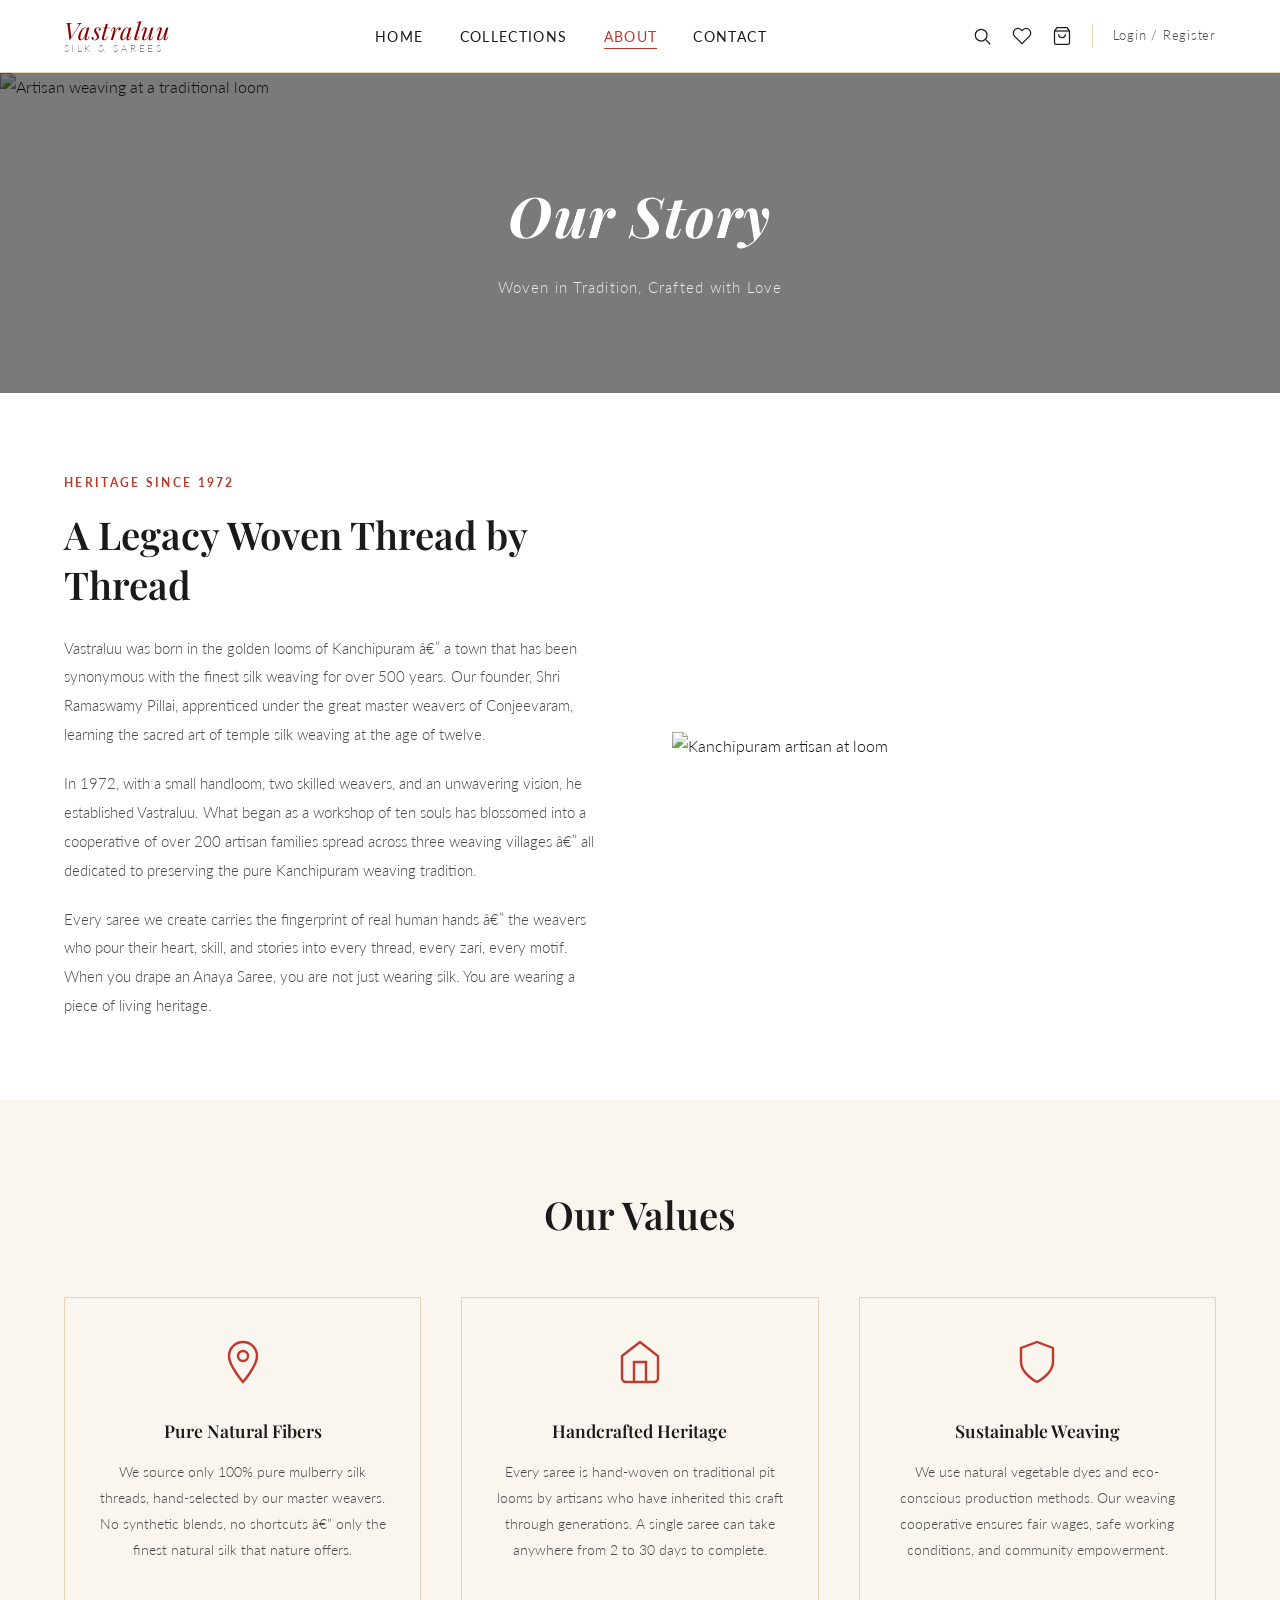
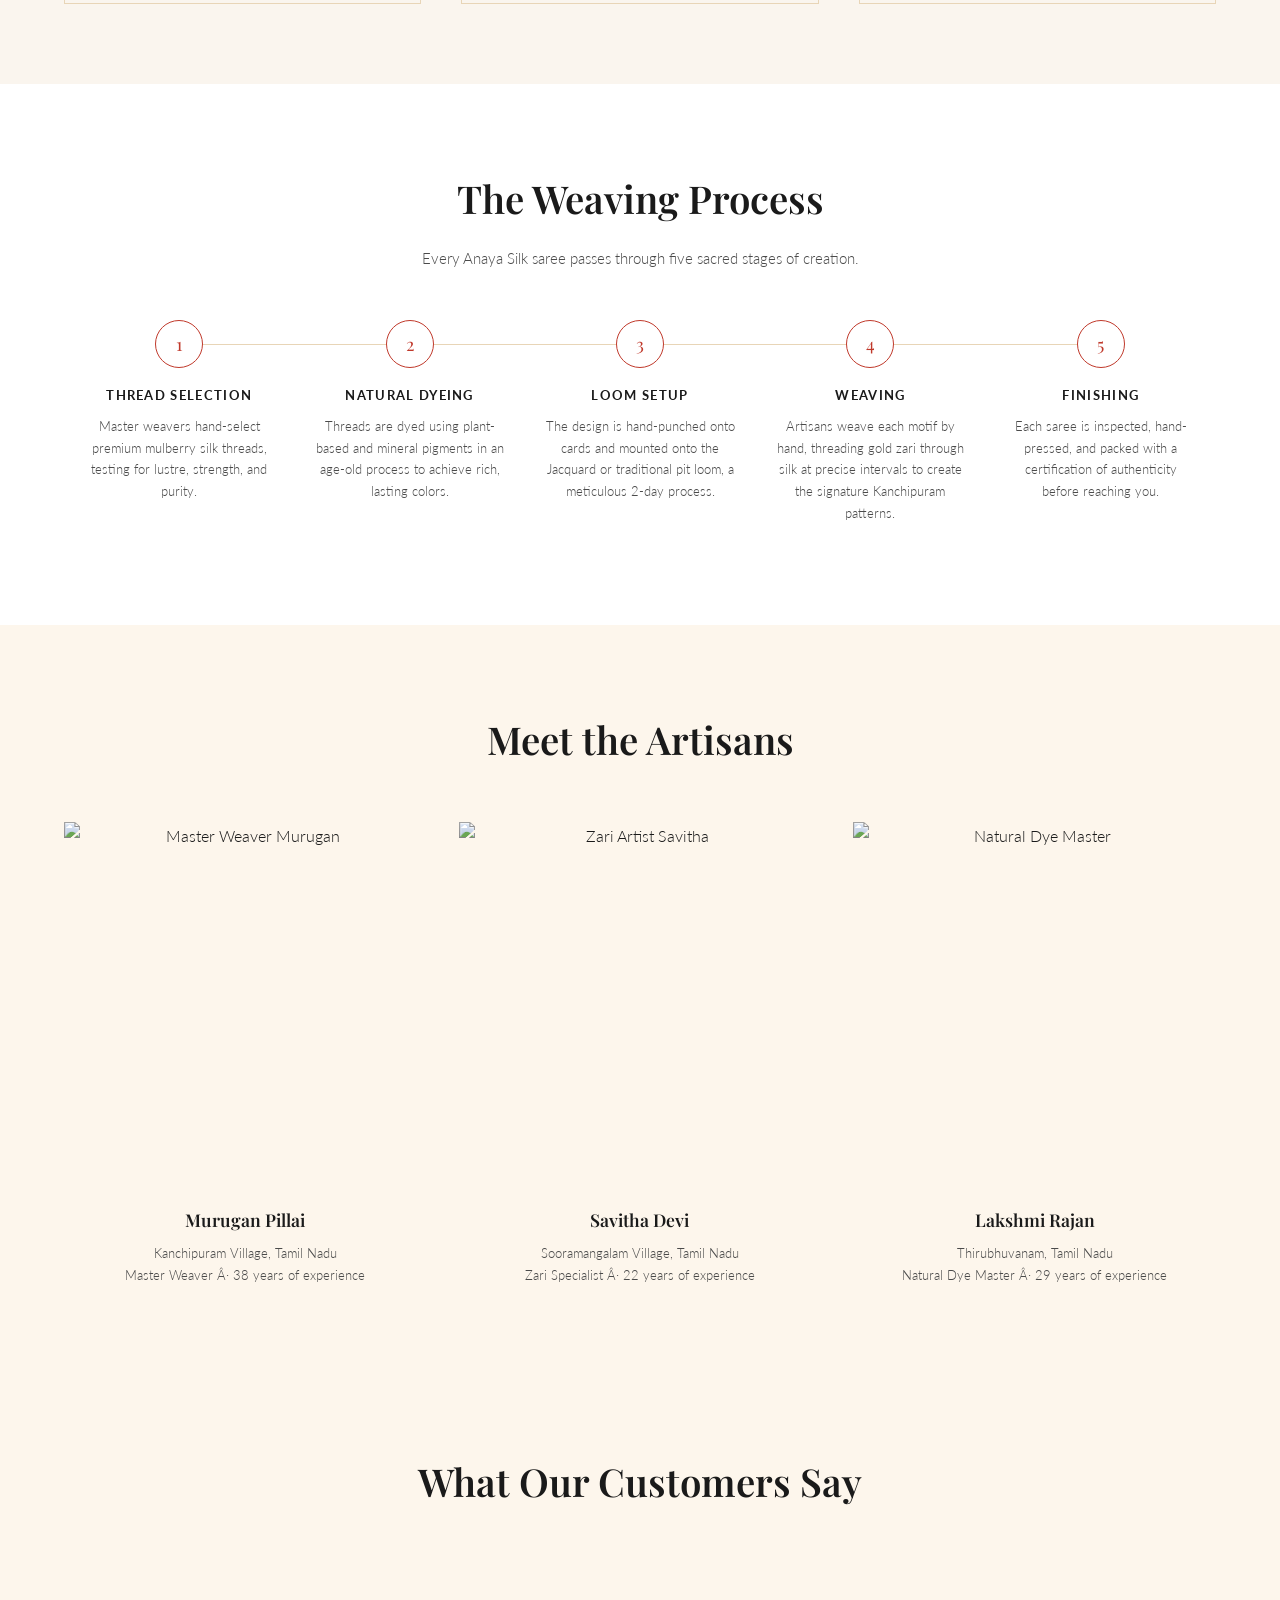
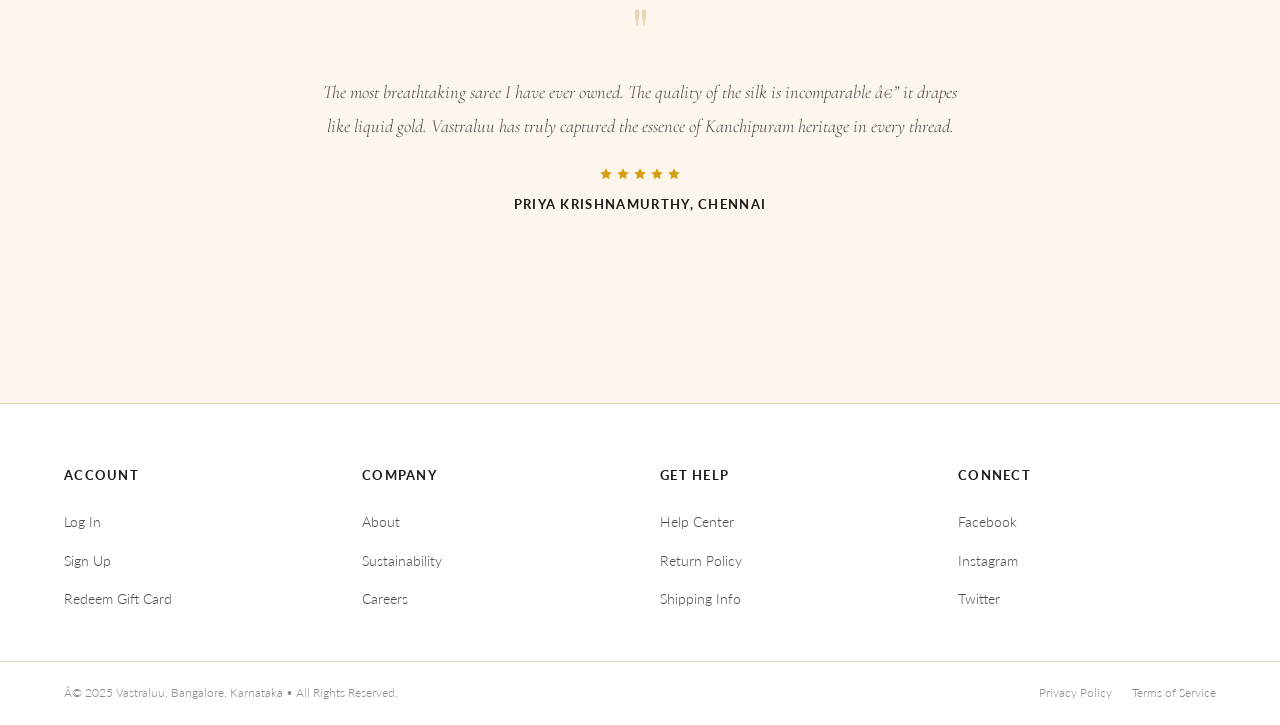
==== about.html @ 790814c2 "integration done in 24 hrs with frontend storefront api integration" ====
﻿<!DOCTYPE html>
<html lang="en">

<head>
    <meta charset="UTF-8">
    <meta name="viewport" content="width=device-width, initial-scale=1.0">
    <meta name="description"
        content="Our Story â€” Vastraluu. Discover the heritage of Kanchipuram silk weaving, our artisans, sustainable practices, and commitment to authenticity.">
    <title>Our Story | Vastraluu â€” Kanchipuram Heritage</title>
    <link rel="stylesheet" href="styles.css">
    <link rel="stylesheet" href="pages.css">
</head>

<body>

    <nav class="navbar" id="navbar">
        <div class="navbar-inner">
            <a href="index.html" class="nav-logo"><span class="brand-name">Vastraluu</span><span
                    class="brand-sub">Silk & Sarees</span></a>
            <ul class="nav-links">
                <li><a href="index.html">Home</a></li>
                <li><a href="shop.html">Collections</a></li>
                <li><a href="about.html" class="active">About</a></li>
                <li><a href="contact.html">Contact</a></li>
            </ul>
            <div class="nav-actions">
                <div class="nav-icon"><svg viewBox="0 0 24 24">
                        <circle cx="11" cy="11" r="7" />
                        <line x1="16.5" y1="16.5" x2="22" y2="22" />
                    </svg></div>
                <a href="#" class="nav-icon"><svg viewBox="0 0 24 24">
                        <path
                            d="M20.84 4.61a5.5 5.5 0 0 0-7.78 0L12 5.67l-1.06-1.06a5.5 5.5 0 0 0-7.78 7.78L12 21.23l8.84-8.84a5.5 5.5 0 0 0 0-7.78z" />
                    </svg></a>
                <a href="cart.html" class="nav-icon"><svg viewBox="0 0 24 24">
                        <path d="M6 2L3 6v14a2 2 0 0 0 2 2h14a2 2 0 0 0 2-2V6l-3-4z" />
                        <line x1="3" y1="6" x2="21" y2="6" />
                        <path d="M16 10a4 4 0 0 1-8 0" />
                    </svg><span class="badge cart-badge" style="display:none;">0</span></a>
                <a href="#" class="nav-login">Login / Register</a>
            </div>
            <div class="hamburger"><span></span><span></span><span></span></div>
        </div>
    </nav>
    <div class="mobile-overlay"></div>
    <nav class="mobile-nav">
        <span class="mobile-nav-close">âœ•</span>
        <a href="index.html">Home</a><a href="shop.html">Collections</a><a href="about.html">About</a><a
            href="contact.html">Contact</a><a href="cart.html">Shopping Bag</a>
    </nav>

    <!-- HERO -->
    <div class="page-hero">
        <img src="https://images.unsplash.com/photo-1558618666-fcd25c85cd64?w=1600&q=80&auto=format&fit=crop"
            alt="Artisan weaving at a traditional loom">
        <div class="page-hero-overlay"></div>
        <div class="page-hero-content">
            <h1>Our Story</h1>
            <p>Woven in Tradition, Crafted with Love</p>
        </div>
    </div>

    <!-- HERITAGE STORY -->
    <section style="background:#fff;">
        <div class="container">
            <div style="display:grid; grid-template-columns:1fr 1fr; gap:64px; align-items:center;" class="reveal">
                <div>
                    <p
                        style="font-family:var(--font-body); font-size:0.72rem; font-weight:700; letter-spacing:0.2em; text-transform:uppercase; color:var(--primary-red); margin-bottom:16px;">
                        Heritage Since 1972</p>
                    <h2
                        style="font-family:var(--font-display); font-weight:600; font-size:clamp(1.6rem,3vw,2.4rem); line-height:1.3; color:var(--dark-text); margin-bottom:24px;">
                        A Legacy Woven Thread by Thread</h2>
                    <p
                        style="font-family:var(--font-body); font-weight:300; font-size:0.95rem; color:var(--medium-text); line-height:1.9; margin-bottom:20px;">
                        Vastraluu was born in the golden looms of Kanchipuram â€” a town that has been synonymous with
                        the finest silk weaving for over 500 years. Our founder, Shri Ramaswamy Pillai, apprenticed
                        under the great master weavers of Conjeevaram, learning the sacred art of temple silk weaving at
                        the age of twelve.
                    </p>
                    <p
                        style="font-family:var(--font-body); font-weight:300; font-size:0.95rem; color:var(--medium-text); line-height:1.9; margin-bottom:20px;">
                        In 1972, with a small handloom, two skilled weavers, and an unwavering vision, he established
                        Vastraluu. What began as a workshop of ten souls has blossomed into a cooperative of over 200
                        artisan families spread across three weaving villages â€” all dedicated to preserving the pure
                        Kanchipuram weaving tradition.
                    </p>
                    <p
                        style="font-family:var(--font-body); font-weight:300; font-size:0.95rem; color:var(--medium-text); line-height:1.9;">
                        Every saree we create carries the fingerprint of real human hands â€” the weavers who pour their
                        heart, skill, and stories into every thread, every zari, every motif. When you drape an Anaya
                        Saree, you are not just wearing silk. You are wearing a piece of living heritage.
                    </p>
                </div>
                <div>
                    <img src="https://images.unsplash.com/photo-1558618666-fcd25c85cd64?w=700&q=80&auto=format&fit=crop"
                        alt="Kanchipuram artisan at loom" style="width:100%; filter:sepia(20%) contrast(1.05);">
                </div>
            </div>
        </div>
    </section>

    <!-- OUR VALUES -->
    <section style="background:var(--off-white);">
        <div class="container">
            <h2 class="section-heading reveal">Our Values</h2>
            <div class="values-grid">
                <div class="value-card reveal">
                    <svg class="value-icon" viewBox="0 0 24 24">
                        <path d="M12 2a7 7 0 0 1 7 7c0 5-7 13-7 13S5 14 5 9a7 7 0 0 1 7-7z" />
                        <circle cx="12" cy="9" r="2.5" />
                    </svg>
                    <div class="value-title">Pure Natural Fibers</div>
                    <p class="value-text">We source only 100% pure mulberry silk threads, hand-selected by our master
                        weavers. No synthetic blends, no shortcuts â€” only the finest natural silk that nature offers.
                    </p>
                </div>
                <div class="value-card reveal" style="transition-delay:0.1s;">
                    <svg class="value-icon" viewBox="0 0 24 24">
                        <path d="M3 9l9-7 9 7v11a2 2 0 0 1-2 2H5a2 2 0 0 1-2-2z" />
                        <polyline points="9 22 9 12 15 12 15 22" />
                    </svg>
                    <div class="value-title">Handcrafted Heritage</div>
                    <p class="value-text">Every saree is hand-woven on traditional pit looms by artisans who have
                        inherited this craft through generations. A single saree can take anywhere from 2 to 30 days to
                        complete.</p>
                </div>
                <div class="value-card reveal" style="transition-delay:0.2s;">
                    <svg class="value-icon" viewBox="0 0 24 24">
                        <path d="M12 22s8-4 8-10V5l-8-3-8 3v7c0 6 8 10 8 10z" />
                    </svg>
                    <div class="value-title">Sustainable Weaving</div>
                    <p class="value-text">We use natural vegetable dyes and eco-conscious production methods. Our
                        weaving cooperative ensures fair wages, safe working conditions, and community empowerment.</p>
                </div>
            </div>
        </div>
    </section>

    <!-- THE WEAVING PROCESS -->
    <section style="background:#fff;">
        <div class="container">
            <h2 class="section-heading reveal">The Weaving Process</h2>
            <p class="section-sub reveal">Every Anaya Silk saree passes through five sacred stages of creation.</p>
            <div class="process-steps reveal">
                <div class="process-step">
                    <div class="step-num">1</div>
                    <div class="step-title">Thread Selection</div>
                    <p class="step-text">Master weavers hand-select premium mulberry silk threads, testing for lustre,
                        strength, and purity.</p>
                </div>
                <div class="process-step">
                    <div class="step-num">2</div>
                    <div class="step-title">Natural Dyeing</div>
                    <p class="step-text">Threads are dyed using plant-based and mineral pigments in an age-old process
                        to achieve rich, lasting colors.</p>
                </div>
                <div class="process-step">
                    <div class="step-num">3</div>
                    <div class="step-title">Loom Setup</div>
                    <p class="step-text">The design is hand-punched onto cards and mounted onto the Jacquard or
                        traditional pit loom, a meticulous 2-day process.</p>
                </div>
                <div class="process-step">
                    <div class="step-num">4</div>
                    <div class="step-title">Weaving</div>
                    <p class="step-text">Artisans weave each motif by hand, threading gold zari through silk at precise
                        intervals to create the signature Kanchipuram patterns.</p>
                </div>
                <div class="process-step">
                    <div class="step-num">5</div>
                    <div class="step-title">Finishing</div>
                    <p class="step-text">Each saree is inspected, hand-pressed, and packed with a certification of
                        authenticity before reaching you.</p>
                </div>
            </div>
        </div>
    </section>

    <!-- MEET THE ARTISANS -->
    <section style="background:var(--cream);">
        <div class="container">
            <h2 class="section-heading reveal">Meet the Artisans</h2>
            <div class="artisan-grid">
                <div class="artisan-card reveal">
                    <img class="artisan-img" src="https://placehold.co/400x400/c9a84c/ffffff?text=Master+Weaver"
                        alt="Master Weaver Murugan">
                    <div class="artisan-name">Murugan Pillai</div>
                    <div class="artisan-details">Kanchipuram Village, Tamil Nadu<br>Master Weaver Â· 38 years of
                        experience</div>
                </div>
                <div class="artisan-card reveal" style="transition-delay:0.1s;">
                    <img class="artisan-img" src="https://placehold.co/400x400/c0392b/ffffff?text=Zari+Artist"
                        alt="Zari Artist Savitha">
                    <div class="artisan-name">Savitha Devi</div>
                    <div class="artisan-details">Sooramangalam Village, Tamil Nadu<br>Zari Specialist Â· 22 years of
                        experience</div>
                </div>
                <div class="artisan-card reveal" style="transition-delay:0.2s;">
                    <img class="artisan-img" src="https://placehold.co/400x400/234b7a/ffffff?text=Dye+Master"
                        alt="Natural Dye Master">
                    <div class="artisan-name">Lakshmi Rajan</div>
                    <div class="artisan-details">Thirubhuvanam, Tamil Nadu<br>Natural Dye Master Â· 29 years of
                        experience</div>
                </div>
            </div>
        </div>
    </section>

    <!-- TESTIMONIALS -->
    <section class="testimonials-section">
        <div class="container">
            <h2 class="section-heading reveal">What Our Customers Say</h2>
            <div class="testimonial-carousel">
                <div class="testimonial-track" id="testimonial-track">
                    <div class="testimonial-card">
                        <div class="testimonial-quote">"</div>
                        <p class="testimonial-text">The most breathtaking saree I have ever owned. The quality of the
                            silk is incomparable â€” it drapes like liquid gold. Vastraluu has truly captured the
                            essence of Kanchipuram heritage in every thread.</p>
                        <div class="stars" style="justify-content:center; margin-bottom:12px;">
                            <svg viewBox="0 0 24 24">
                                <polygon
                                    points="12,2 15.09,8.26 22,9.27 17,14.14 18.18,21.02 12,17.77 5.82,21.02 7,14.14 2,9.27 8.91,8.26" />
                            </svg>
                            <svg viewBox="0 0 24 24">
                                <polygon
                                    points="12,2 15.09,8.26 22,9.27 17,14.14 18.18,21.02 12,17.77 5.82,21.02 7,14.14 2,9.27 8.91,8.26" />
                            </svg>
                            <svg viewBox="0 0 24 24">
                                <polygon
                                    points="12,2 15.09,8.26 22,9.27 17,14.14 18.18,21.02 12,17.77 5.82,21.02 7,14.14 2,9.27 8.91,8.26" />
                            </svg>
                            <svg viewBox="0 0 24 24">
                                <polygon
                                    points="12,2 15.09,8.26 22,9.27 17,14.14 18.18,21.02 12,17.77 5.82,21.02 7,14.14 2,9.27 8.91,8.26" />
                            </svg>
                            <svg viewBox="0 0 24 24">
                                <polygon
                                    points="12,2 15.09,8.26 22,9.27 17,14.14 18.18,21.02 12,17.77 5.82,21.02 7,14.14 2,9.27 8.91,8.26" />
                            </svg>
                        </div>
                        <div class="testimonial-author">Priya Krishnamurthy, Chennai</div>
                    </div>
                    <div class="testimonial-card">
                        <div class="testimonial-quote">"</div>
                        <p class="testimonial-text">I wore my Vastraluu saree for my daughter's wedding and received
                            compliments throughout the evening. The zari work is extraordinary â€” you can feel the love
                            and skill woven into every inch.</p>
                        <div class="stars" style="justify-content:center; margin-bottom:12px;">
                            <svg viewBox="0 0 24 24">
                                <polygon
                                    points="12,2 15.09,8.26 22,9.27 17,14.14 18.18,21.02 12,17.77 5.82,21.02 7,14.14 2,9.27 8.91,8.26" />
                            </svg>
                            <svg viewBox="0 0 24 24">
                                <polygon
                                    points="12,2 15.09,8.26 22,9.27 17,14.14 18.18,21.02 12,17.77 5.82,21.02 7,14.14 2,9.27 8.91,8.26" />
                            </svg>
                            <svg viewBox="0 0 24 24">
                                <polygon
                                    points="12,2 15.09,8.26 22,9.27 17,14.14 18.18,21.02 12,17.77 5.82,21.02 7,14.14 2,9.27 8.91,8.26" />
                            </svg>
                            <svg viewBox="0 0 24 24">
                                <polygon
                                    points="12,2 15.09,8.26 22,9.27 17,14.14 18.18,21.02 12,17.77 5.82,21.02 7,14.14 2,9.27 8.91,8.26" />
                            </svg>
                            <svg viewBox="0 0 24 24">
                                <polygon
                                    points="12,2 15.09,8.26 22,9.27 17,14.14 18.18,21.02 12,17.77 5.82,21.02 7,14.14 2,9.27 8.91,8.26" />
                            </svg>
                        </div>
                        <div class="testimonial-author">Meenakshi Sundaram, Bengaluru</div>
                    </div>
                    <div class="testimonial-card">
                        <div class="testimonial-quote">"</div>
                        <p class="testimonial-text">As someone who has been collecting Kanchipuram silk sarees for
                            decades, I can say with confidence that Vastraluu offers some of the finest and most
                            authentic pieces I have found â€” anywhere in the world.</p>
                        <div class="stars" style="justify-content:center; margin-bottom:12px;">
                            <svg viewBox="0 0 24 24">
                                <polygon
                                    points="12,2 15.09,8.26 22,9.27 17,14.14 18.18,21.02 12,17.77 5.82,21.02 7,14.14 2,9.27 8.91,8.26" />
                            </svg>
                            <svg viewBox="0 0 24 24">
                                <polygon
                                    points="12,2 15.09,8.26 22,9.27 17,14.14 18.18,21.02 12,17.77 5.82,21.02 7,14.14 2,9.27 8.91,8.26" />
                            </svg>
                            <svg viewBox="0 0 24 24">
                                <polygon
                                    points="12,2 15.09,8.26 22,9.27 17,14.14 18.18,21.02 12,17.77 5.82,21.02 7,14.14 2,9.27 8.91,8.26" />
                            </svg>
                            <svg viewBox="0 0 24 24">
                                <polygon
                                    points="12,2 15.09,8.26 22,9.27 17,14.14 18.18,21.02 12,17.77 5.82,21.02 7,14.14 2,9.27 8.91,8.26" />
                            </svg>
                            <svg viewBox="0 0 24 24">
                                <polygon
                                    points="12,2 15.09,8.26 22,9.27 17,14.14 18.18,21.02 12,17.77 5.82,21.02 7,14.14 2,9.27 8.91,8.26" />
                            </svg>
                        </div>
                        <div class="testimonial-author">Radhika Nair, Mumbai</div>
                    </div>
                </div>
                <div class="testimonial-controls">
                    <div class="carousel-dot active" onclick="goTestimonial(0)"></div>
                    <div class="carousel-dot" onclick="goTestimonial(1)"></div>
                    <div class="carousel-dot" onclick="goTestimonial(2)"></div>
                </div>
            </div>
        </div>
    </section>

    <footer class="footer">
        <div class="footer-grid">
            <div class="footer-col">
                <h4>Account</h4>
                <ul>
                    <li><a href="#">Log In</a></li>
                    <li><a href="#">Sign Up</a></li>
                    <li><a href="#">Redeem Gift Card</a></li>
                </ul>
            </div>
            <div class="footer-col">
                <h4>Company</h4>
                <ul>
                    <li><a href="about.html">About</a></li>
                    <li><a href="#">Sustainability</a></li>
                    <li><a href="#">Careers</a></li>
                </ul>
            </div>
            <div class="footer-col">
                <h4>Get Help</h4>
                <ul>
                    <li><a href="#">Help Center</a></li>
                    <li><a href="#">Return Policy</a></li>
                    <li><a href="#">Shipping Info</a></li>
                </ul>
            </div>
            <div class="footer-col">
                <h4>Connect</h4>
                <ul>
                    <li><a href="#">Facebook</a></li>
                    <li><a href="#">Instagram</a></li>
                    <li><a href="#">Twitter</a></li>
                </ul>
            </div>
        </div>
        <div class="footer-bottom">
            <p>Â© 2025 Vastraluu. Bangalore, Karnataka &bull; All Rights Reserved.</p>
            <div class="footer-bottom-links"><a href="#">Privacy Policy</a><a href="#">Terms of Service</a></div>
        </div>
    </footer>

    <script src="main.js"></script>
<script src="shopify.js"></script>
    <script>
        let testimonialIndex = 0;
        const track = document.getElementById('testimonial-track');
        const dots = document.querySelectorAll('.testimonial-controls .carousel-dot');
        function goTestimonial(index) {
            testimonialIndex = index;
            track.style.transform = `translateX(-${index * 100}%)`;
            dots.forEach((d, i) => d.classList.toggle('active', i === index));
        }
        // Auto-rotate
        setInterval(() => goTestimonial((testimonialIndex + 1) % 3), 5000);

        // About heritage section responsiveness
        const twoColDiv = document.querySelector('.container [style*="grid-template-columns:1fr 1fr"]');
        if (twoColDiv && window.innerWidth <= 768) {
            twoColDiv.style.gridTemplateColumns = '1fr';
        }
    </script>
</body>

</html>
---- styles.css ----
﻿/* ============================================================
   ANAYA SILKS — GLOBAL STYLES
   ============================================================ */

@import url('https://fonts.googleapis.com/css2?family=Playfair+Display:ital,wght@0,400;0,600;0,700;1,400;1,600&family=Cormorant+Garamond:ital,wght@0,300;0,400;0,500;1,300;1,400&family=Lato:wght@300;400;700&display=swap');

/* ============================================================
   CSS VARIABLES
   ============================================================ */
:root {
  --primary-red: #C0392B;
  --deep-crimson: #8B0000;
  --gold: #D4A017;
  --warm-gold: #C9A84C;
  --cream: #FDF6EC;
  --off-white: #FAF5EE;
  --warm-beige: #F5E6CC;
  --dark-text: #1A1A1A;
  --medium-text: #4A4A4A;
  --light-text: #888888;
  --border-light: #E8D5B7;
  --section-bg: #FAFAFA;
  --overlay-dark: rgba(0,0,0,0.45);

  --font-display: 'Playfair Display', serif;
  --font-body-serif: 'Cormorant Garamond', serif;
  --font-body: 'Lato', sans-serif;

  --section-padding: 80px 0;
  --container-max: 1280px;
  --container-padding: 0 5%;
  --card-radius: 2px;
  --button-radius: 2px;
  --image-radius: 0px;
  --transition: 0.3s ease;
}

/* ============================================================
   RESET & BASE
   ============================================================ */
*, *::before, *::after {
  box-sizing: border-box;
  margin: 0;
  padding: 0;
}

html { scroll-behavior: smooth; }

body {
  font-family: var(--font-body);
  font-weight: 300;
  color: var(--dark-text);
  background: #fff;
  line-height: 1.8;
  -webkit-font-smoothing: antialiased;
}

img {
  display: block;
  max-width: 100%;
  height: auto;
  border-radius: var(--image-radius);
}

a {
  color: inherit;
  text-decoration: none;
  transition: color var(--transition);
}

ul { list-style: none; }

.container {
  max-width: var(--container-max);
  margin: 0 auto;
  padding: var(--container-padding);
}

section { padding: var(--section-padding); }

/* ============================================================
   ANIMATIONS
   ============================================================ */
@keyframes slideUp {
  from { opacity: 0; transform: translateY(30px); }
  to { opacity: 1; transform: translateY(0); }
}

@keyframes fadeIn {
  from { opacity: 0; }
  to { opacity: 1; }
}

@keyframes pulse {
  0%, 100% { transform: scale(1); }
  50% { transform: scale(1.05); }
}

/* Scroll reveal */
.reveal {
  opacity: 0;
  transform: translateY(24px);
  transition: opacity 0.7s ease, transform 0.7s ease;
}
.reveal.visible {
  opacity: 1;
  transform: translateY(0);
}

/* ============================================================
   NAVBAR
   ============================================================ */
.navbar {
  position: sticky;
  top: 0;
  z-index: 1000;
  background: #fff;
  border-bottom: 1px solid var(--border-light);
  transition: box-shadow var(--transition);
}

.navbar.scrolled {
  box-shadow: 0 2px 20px rgba(0,0,0,0.08);
}

.navbar-inner {
  max-width: var(--container-max);
  margin: 0 auto;
  padding: 0 5%;
  height: 72px;
  display: flex;
  align-items: center;
  justify-content: space-between;
  gap: 24px;
}

.nav-logo {
  display: flex;
  flex-direction: column;
  align-items: flex-start;
  line-height: 1;
  flex-shrink: 0;
}

.nav-logo .brand-name {
  font-family: var(--font-display);
  font-style: italic;
  font-size: 1.5rem;
  color: var(--deep-crimson);
  letter-spacing: 0.02em;
}

.nav-logo .brand-sub {
  font-family: var(--font-body);
  font-weight: 300;
  font-size: 0.62rem;
  letter-spacing: 0.25em;
  text-transform: uppercase;
  color: var(--light-text);
  margin-top: 2px;
}

.nav-links {
  display: flex;
  gap: 36px;
  align-items: center;
}

.nav-links a {
  font-family: var(--font-body);
  font-size: 0.85rem;
  font-weight: 400;
  letter-spacing: 0.1em;
  text-transform: uppercase;
  color: var(--dark-text);
  position: relative;
  padding-bottom: 2px;
}

.nav-links a::after {
  content: '';
  position: absolute;
  bottom: -2px;
  left: 0;
  width: 0;
  height: 1px;
  background: var(--primary-red);
  transition: width var(--transition);
}

.nav-links a:hover,
.nav-links a.active {
  color: var(--primary-red);
}

.nav-links a:hover::after,
.nav-links a.active::after {
  width: 100%;
}

.nav-actions {
  display: flex;
  align-items: center;
  gap: 20px;
  flex-shrink: 0;
}

.nav-icon {
  position: relative;
  cursor: pointer;
  color: var(--dark-text);
  display: flex;
  align-items: center;
  transition: color var(--transition);
}

.nav-icon:hover { color: var(--primary-red); }

.nav-icon svg {
  width: 20px;
  height: 20px;
  stroke: currentColor;
  fill: none;
  stroke-width: 1.5;
}

.badge {
  position: absolute;
  top: -6px;
  right: -6px;
  background: var(--primary-red);
  color: #fff;
  font-size: 0.6rem;
  font-weight: 700;
  width: 16px;
  height: 16px;
  border-radius: 50%;
  display: flex;
  align-items: center;
  justify-content: center;
  font-family: var(--font-body);
}

.nav-login {
  font-family: var(--font-body);
  font-size: 0.8rem;
  letter-spacing: 0.06em;
  color: var(--medium-text);
  border-left: 1px solid var(--border-light);
  padding-left: 20px;
}

.nav-login:hover { color: var(--primary-red); }

.hamburger {
  display: none;
  flex-direction: column;
  gap: 5px;
  cursor: pointer;
  padding: 4px;
}

.hamburger span {
  display: block;
  width: 24px;
  height: 1.5px;
  background: var(--dark-text);
  transition: all 0.3s ease;
}

/* Mobile nav */
.mobile-nav {
  position: fixed;
  top: 0;
  right: -100%;
  width: 100%;
  max-width: 360px;
  height: 100vh;
  background: #fff;
  z-index: 2000;
  padding: 80px 40px 40px;
  display: flex;
  flex-direction: column;
  gap: 32px;
  transition: right 0.4s cubic-bezier(0.4, 0, 0.2, 1);
  box-shadow: -4px 0 40px rgba(0,0,0,0.12);
}

.mobile-nav.open { right: 0; }

.mobile-nav-close {
  position: absolute;
  top: 24px;
  right: 24px;
  cursor: pointer;
  font-size: 1.4rem;
  color: var(--medium-text);
}

.mobile-nav a {
  font-family: var(--font-display);
  font-size: 1.4rem;
  color: var(--dark-text);
  border-bottom: 1px solid var(--border-light);
  padding-bottom: 16px;
}

.mobile-nav a:hover { color: var(--primary-red); }

.mobile-overlay {
  position: fixed;
  inset: 0;
  background: rgba(0,0,0,0.4);
  z-index: 1999;
  opacity: 0;
  pointer-events: none;
  transition: opacity 0.3s ease;
}

.mobile-overlay.open {
  opacity: 1;
  pointer-events: all;
}

/* ============================================================
   FOOTER
   ============================================================ */
.footer {
  background: #fff;
  border-top: 1px solid var(--border-light);
  padding: 60px 0 0;
}

.footer-grid {
  max-width: var(--container-max);
  margin: 0 auto;
  padding: var(--container-padding);
  display: grid;
  grid-template-columns: repeat(4, 1fr);
  gap: 40px;
  padding-bottom: 48px;
}

.footer-col h4 {
  font-family: var(--font-body);
  font-weight: 700;
  font-size: 0.8rem;
  text-transform: uppercase;
  letter-spacing: 0.1em;
  color: var(--dark-text);
  margin-bottom: 20px;
}

.footer-col ul { display: flex; flex-direction: column; gap: 10px; }

.footer-col ul li a {
  font-family: var(--font-body);
  font-weight: 300;
  font-size: 0.85rem;
  color: var(--medium-text);
}

.footer-col ul li a:hover { color: var(--primary-red); }

.footer-bottom {
  border-top: 1px solid var(--border-light);
  padding: 20px 5%;
  display: flex;
  justify-content: space-between;
  align-items: center;
  flex-wrap: wrap;
  gap: 12px;
  max-width: 100%;
}

.footer-bottom p {
  font-size: 0.78rem;
  color: var(--light-text);
  font-family: var(--font-body);
}

.footer-bottom-links {
  display: flex;
  gap: 20px;
}

.footer-bottom-links a {
  font-size: 0.78rem;
  color: var(--light-text);
  font-family: var(--font-body);
}

.footer-bottom-links a:hover { color: var(--primary-red); }

/* ============================================================
   BUTTONS
   ============================================================ */
.btn-primary {
  display: inline-block;
  background: var(--primary-red);
  color: #fff;
  font-family: var(--font-body);
  font-size: 0.85rem;
  font-weight: 400;
  letter-spacing: 0.12em;
  text-transform: uppercase;
  padding: 14px 32px;
  border-radius: var(--button-radius);
  border: none;
  cursor: pointer;
  transition: background var(--transition);
}

.btn-primary:hover { background: var(--deep-crimson); color: #fff; }

.btn-outline {
  display: inline-block;
  background: transparent;
  color: var(--dark-text);
  font-family: var(--font-body);
  font-size: 0.85rem;
  font-weight: 400;
  letter-spacing: 0.1em;
  text-transform: uppercase;
  padding: 12px 28px;
  border-radius: var(--button-radius);
  border: 1.5px solid var(--dark-text);
  cursor: pointer;
  transition: background var(--transition), color var(--transition);
}

.btn-outline:hover { background: var(--dark-text); color: #fff; }

/* ============================================================
   PRODUCT CARD
   ============================================================ */
.product-card {
  position: relative;
  cursor: pointer;
  overflow: hidden;
}

.product-card-img {
  position: relative;
  overflow: hidden;
  aspect-ratio: 3/4;
}

.product-card-img img {
  width: 100%;
  height: 100%;
  object-fit: cover;
  transition: transform 0.5s ease;
}

.product-card:hover .product-card-img img {
  transform: scale(1.04);
}

.product-badge {
  position: absolute;
  top: 12px;
  left: 12px;
  background: var(--primary-red);
  color: #fff;
  font-family: var(--font-body);
  font-size: 0.7rem;
  font-weight: 700;
  padding: 3px 8px;
  z-index: 2;
  letter-spacing: 0.05em;
}

.product-wishlist {
  position: absolute;
  top: 12px;
  right: 12px;
  width: 32px;
  height: 32px;
  background: rgba(255,255,255,0.9);
  border-radius: 50%;
  display: flex;
  align-items: center;
  justify-content: center;
  z-index: 2;
  cursor: pointer;
  transition: background var(--transition);
}

.product-wishlist:hover { background: var(--primary-red); }
.product-wishlist:hover svg { stroke: #fff; }

.product-wishlist svg {
  width: 15px;
  height: 15px;
  stroke: var(--medium-text);
  fill: none;
  stroke-width: 1.5;
}

.product-add-overlay {
  position: absolute;
  bottom: -48px;
  left: 0;
  right: 0;
  background: rgba(26,26,26,0.88);
  color: #fff;
  font-family: var(--font-body);
  font-size: 0.75rem;
  letter-spacing: 0.1em;
  text-transform: uppercase;
  text-align: center;
  padding: 14px;
  transition: bottom 0.3s ease;
  cursor: pointer;
}

.product-card:hover .product-add-overlay { bottom: 0; }

.product-card-info {
  padding: 14px 0 0;
}

.product-name {
  font-family: var(--font-body);
  font-size: 0.82rem;
  color: var(--dark-text);
  letter-spacing: 0.03em;
  display: -webkit-box;
  -webkit-line-clamp: 2;
  -webkit-box-orient: vertical;
  overflow: hidden;
  line-height: 1.5;
  margin-bottom: 8px;
}

.product-pricing {
  display: flex;
  align-items: center;
  gap: 10px;
  margin-bottom: 10px;
}

.product-price-old {
  font-family: var(--font-body);
  font-size: 0.78rem;
  color: var(--light-text);
  text-decoration: line-through;
}

.product-price-new {
  font-family: var(--font-body);
  font-size: 0.9rem;
  font-weight: 700;
  color: var(--primary-red);
}

.product-swatches {
  display: flex;
  gap: 6px;
  margin-bottom: 8px;
}

.swatch {
  width: 14px;
  height: 14px;
  border-radius: 50%;
  border: 1.5px solid rgba(0,0,0,0.15);
  cursor: pointer;
  transition: transform 0.2s ease;
}

.swatch:hover, .swatch.active { transform: scale(1.25); border-color: var(--dark-text); }

.product-tags {
  font-family: var(--font-body);
  font-size: 0.7rem;
  color: var(--light-text);
  letter-spacing: 0.04em;
}

/* ============================================================
   SECTION HEADINGS
   ============================================================ */
.section-heading {
  font-family: var(--font-display);
  font-weight: 600;
  font-size: clamp(1.8rem, 3vw, 2.8rem);
  color: var(--dark-text);
  text-align: center;
  margin-bottom: 48px;
}

.section-heading.left { text-align: left; }

.section-sub {
  text-align: center;
  font-family: var(--font-body);
  font-weight: 300;
  font-size: 0.95rem;
  color: var(--medium-text);
  margin-top: -36px;
  margin-bottom: 48px;
  line-height: 1.8;
}

/* ============================================================
   TOAST
   ============================================================ */
.toast {
  position: fixed;
  bottom: 30px;
  right: 30px;
  background: var(--dark-text);
  color: white;
  padding: 12px 24px;
  font-family: var(--font-body);
  font-size: 0.85rem;
  letter-spacing: 0.05em;
  opacity: 0;
  transform: translateY(10px);
  transition: all 0.3s ease;
  z-index: 9999;
  border-radius: var(--button-radius);
}

.toast.show { opacity: 1; transform: translateY(0); }

/* ============================================================
   ACCORDION
   ============================================================ */
.accordion-item {
  border-bottom: 1px solid var(--border-light);
}

.accordion-header {
  display: flex;
  justify-content: space-between;
  align-items: center;
  padding: 18px 0;
  cursor: pointer;
  font-family: var(--font-body);
  font-size: 0.9rem;
  font-weight: 400;
  letter-spacing: 0.05em;
  text-transform: uppercase;
  color: var(--dark-text);
  transition: color var(--transition);
}

.accordion-header:hover { color: var(--primary-red); }

.accordion-header .acc-icon {
  font-size: 1.2rem;
  transition: transform 0.3s ease;
  color: var(--medium-text);
}

.accordion-item.open .acc-icon { transform: rotate(45deg); }

.accordion-content {
  max-height: 0;
  overflow: hidden;
  transition: max-height 0.4s ease;
}

.accordion-content-inner {
  padding: 0 0 20px;
  font-family: var(--font-body);
  font-size: 0.9rem;
  font-weight: 300;
  color: var(--medium-text);
  line-height: 1.9;
}

/* ============================================================
   BREADCRUMB
   ============================================================ */
.breadcrumb {
  font-family: var(--font-body);
  font-size: 0.8rem;
  color: var(--light-text);
  padding: 16px 0;
  display: flex;
  gap: 8px;
  align-items: center;
}

.breadcrumb a { color: var(--light-text); }
.breadcrumb a:hover { color: var(--primary-red); }
.breadcrumb span { color: var(--border-light); }

/* ============================================================
   PAGE HERO (inner pages)
   ============================================================ */
.page-hero {
  position: relative;
  height: 320px;
  overflow: hidden;
  display: flex;
  align-items: center;
  justify-content: center;
}

.page-hero img {
  position: absolute;
  inset: 0;
  width: 100%;
  height: 100%;
  object-fit: cover;
}

.page-hero-overlay {
  position: absolute;
  inset: 0;
  background: rgba(0,0,0,0.52);
}

.page-hero-content {
  position: relative;
  z-index: 2;
  text-align: center;
}

.page-hero-content h1 {
  font-family: var(--font-display);
  font-style: italic;
  font-weight: 700;
  font-size: clamp(2rem, 5vw, 3.5rem);
  color: #fff;
  letter-spacing: 0.02em;
}

.page-hero-content p {
  font-family: var(--font-body);
  font-weight: 300;
  color: rgba(255,255,255,0.85);
  font-size: 0.95rem;
  letter-spacing: 0.08em;
  margin-top: 8px;
}

/* ============================================================
   FORM ELEMENTS
   ============================================================ */
.field-group {
  margin-bottom: 28px;
}

.field-group label {
  display: block;
  font-family: var(--font-body);
  font-size: 0.75rem;
  font-weight: 700;
  text-transform: uppercase;
  letter-spacing: 0.1em;
  color: var(--medium-text);
  margin-bottom: 8px;
}

.field-group input,
.field-group select,
.field-group textarea {
  width: 100%;
  border: none;
  border-bottom: 1px solid var(--border-light);
  background: transparent;
  font-family: var(--font-body);
  font-size: 0.95rem;
  font-weight: 300;
  color: var(--dark-text);
  padding: 10px 0;
  outline: none;
  transition: border-color var(--transition);
  border-radius: 0;
}

.field-group input:focus,
.field-group select:focus,
.field-group textarea:focus {
  border-bottom-color: var(--primary-red);
}

.field-group textarea { resize: vertical; min-height: 120px; }

/* ============================================================
   RATING STARS
   ============================================================ */
.stars {
  display: flex;
  gap: 3px;
  align-items: center;
}

.stars svg {
  width: 14px;
  height: 14px;
  fill: var(--gold);
}

.stars-text {
  font-family: var(--font-body);
  font-size: 0.8rem;
  color: var(--light-text);
  margin-left: 6px;
}

/* ============================================================
   RESPONSIVE
   ============================================================ */
@media (max-width: 1024px) {
  .nav-links { gap: 24px; }
}

@media (max-width: 768px) {
  :root { --section-padding: 56px 0; }

  .nav-links { display: none; }
  .nav-login { display: none; }
  .hamburger { display: flex; }

  .footer-grid { grid-template-columns: repeat(2, 1fr); }

  .footer-bottom {
    flex-direction: column;
    text-align: center;
  }
}

@media (max-width: 480px) {
  .footer-grid { grid-template-columns: 1fr; }
  .footer-bottom-links { flex-direction: column; gap: 8px; }
}

@keyframes spin { to { transform: rotate(360deg); } }
---- pages.css ----
/* ============================================================
   SHOP PAGE STYLES
   ============================================================ */

.shop-layout {
    display: grid;
    grid-template-columns: 240px 1fr;
    gap: 40px;
    align-items: flex-start;
    padding: 40px 5%;
    max-width: var(--container-max);
    margin: 0 auto;
}

/* FILTER SIDEBAR */
.filter-sidebar {
    position: sticky;
    top: 90px;
    background: #fff;
    border: 1px solid var(--border-light);
    padding: 28px;
    border-radius: var(--card-radius);
}

.filter-heading {
    font-family: var(--font-body);
    font-weight: 700;
    font-size: 0.78rem;
    text-transform: uppercase;
    letter-spacing: 0.12em;
    color: var(--dark-text);
    margin-bottom: 24px;
    display: flex;
    justify-content: space-between;
    align-items: center;
}

.filter-section {
    margin-bottom: 28px;
}

.filter-section-title {
    font-family: var(--font-body);
    font-weight: 700;
    font-size: 0.75rem;
    text-transform: uppercase;
    letter-spacing: 0.1em;
    color: var(--medium-text);
    margin-bottom: 14px;
    display: flex;
    justify-content: space-between;
    align-items: center;
    cursor: pointer;
}

.filter-section-title:hover {
    color: var(--primary-red);
}

.filter-options {
    display: flex;
    flex-direction: column;
    gap: 10px;
}

.filter-checkbox {
    display: flex;
    align-items: center;
    gap: 10px;
    cursor: pointer;
    font-family: var(--font-body);
    font-size: 0.84rem;
    font-weight: 300;
    color: var(--medium-text);
}

.filter-checkbox input[type="checkbox"] {
    width: 14px;
    height: 14px;
    border: 1px solid var(--border-light);
    accent-color: var(--primary-red);
    cursor: pointer;
}

.filter-checkbox:hover {
    color: var(--dark-text);
}

/* Color swatches in filter */
.filter-swatches {
    display: flex;
    flex-wrap: wrap;
    gap: 8px;
}

.filter-swatch {
    width: 22px;
    height: 22px;
    border-radius: 50%;
    cursor: pointer;
    border: 2px solid transparent;
    outline: 2px solid transparent;
    transition: outline var(--transition);
}

.filter-swatch:hover,
.filter-swatch.active {
    outline: 2px solid var(--primary-red);
    outline-offset: 2px;
}

/* Price range */
.price-range-wrapper {
    display: flex;
    flex-direction: column;
    gap: 12px;
}

.price-range-input {
    width: 100%;
    -webkit-appearance: none;
    height: 2px;
    background: var(--border-light);
    outline: none;
    border-radius: 2px;
}

.price-range-input::-webkit-slider-thumb {
    -webkit-appearance: none;
    width: 16px;
    height: 16px;
    background: var(--primary-red);
    border-radius: 50%;
    cursor: pointer;
}

.price-range-values {
    display: flex;
    justify-content: space-between;
    font-family: var(--font-body);
    font-size: 0.8rem;
    color: var(--medium-text);
}

.filter-apply-btn {
    width: 100%;
    background: var(--primary-red);
    color: #fff;
    border: none;
    font-family: var(--font-body);
    font-size: 0.8rem;
    letter-spacing: 0.1em;
    text-transform: uppercase;
    padding: 12px;
    cursor: pointer;
    border-radius: var(--button-radius);
    transition: background var(--transition);
    margin-top: 8px;
}

.filter-apply-btn:hover {
    background: var(--deep-crimson);
}

.filter-toggle-btn {
    display: none;
    align-items: center;
    gap: 8px;
    font-family: var(--font-body);
    font-size: 0.85rem;
    font-weight: 400;
    letter-spacing: 0.08em;
    text-transform: uppercase;
    color: var(--dark-text);
    background: #fff;
    border: 1px solid var(--border-light);
    padding: 10px 20px;
    cursor: pointer;
    border-radius: var(--button-radius);
}

/* PRODUCT GRID AREA */
.shop-main {}

.shop-top-bar {
    display: flex;
    justify-content: space-between;
    align-items: center;
    margin-bottom: 28px;
    padding-bottom: 16px;
    border-bottom: 1px solid var(--border-light);
}

.shop-count {
    font-family: var(--font-body);
    font-size: 0.84rem;
    font-weight: 300;
    color: var(--medium-text);
}

.shop-sort {
    display: flex;
    align-items: center;
    gap: 10px;
}

.shop-sort label {
    font-family: var(--font-body);
    font-size: 0.78rem;
    text-transform: uppercase;
    letter-spacing: 0.08em;
    color: var(--medium-text);
}

#sort-select {
    font-family: var(--font-body);
    font-size: 0.84rem;
    border: 1px solid var(--border-light);
    padding: 6px 12px;
    background: #fff;
    color: var(--dark-text);
    cursor: pointer;
    outline: none;
    border-radius: var(--button-radius);
}

.product-grid {
    display: grid;
    grid-template-columns: repeat(3, 1fr);
    gap: 24px;
}

/* Pagination */
.pagination {
    display: flex;
    justify-content: center;
    align-items: center;
    gap: 8px;
    margin-top: 48px;
}

.page-btn {
    width: 36px;
    height: 36px;
    display: flex;
    align-items: center;
    justify-content: center;
    font-family: var(--font-body);
    font-size: 0.82rem;
    border: 1px solid var(--border-light);
    color: var(--medium-text);
    cursor: pointer;
    border-radius: var(--button-radius);
    transition: all var(--transition);
}

.page-btn.active,
.page-btn:hover {
    background: var(--primary-red);
    color: #fff;
    border-color: var(--primary-red);
}

.page-btn.prev,
.page-btn.next {
    font-size: 0.75rem;
    letter-spacing: 0.08em;
    text-transform: uppercase;
    width: auto;
    padding: 0 14px;
}

/* Mobile filter sidebar */
@media (max-width: 768px) {
    .shop-layout {
        grid-template-columns: 1fr;
        padding: 20px 4%;
    }

    .filter-sidebar {
        position: fixed;
        top: 0;
        left: -100%;
        width: 80%;
        max-width: 320px;
        height: 100vh;
        z-index: 2000;
        overflow-y: auto;
        padding: 80px 28px 40px;
        transition: left 0.35s ease;
    }

    .filter-sidebar.open {
        left: 0;
    }

    .filter-close-btn {
        position: absolute;
        top: 20px;
        right: 20px;
        background: none;
        border: none;
        font-size: 1.3rem;
        cursor: pointer;
        color: var(--medium-text);
    }

    .filter-toggle-btn {
        display: flex;
    }

    .product-grid {
        grid-template-columns: repeat(2, 1fr);
        gap: 16px;
    }
}

@media (max-width: 480px) {
    .product-grid {
        grid-template-columns: 1fr;
    }
}

/* ============================================================
   PRODUCT DETAIL STYLES
   ============================================================ */
.product-detail-layout {
    display: grid;
    grid-template-columns: 55% 45%;
    gap: 0;
    padding: 40px 5%;
    max-width: var(--container-max);
    margin: 0 auto;
}

.gallery-area {}

.gallery-main {
    position: relative;
    overflow: hidden;
    aspect-ratio: 3/4;
    margin-bottom: 12px;
}

.gallery-main img {
    width: 100%;
    height: 100%;
    object-fit: cover;
    transition: transform 0.4s ease;
}

.gallery-main:hover img {
    transform: scale(1.03);
}

.gallery-thumbs {
    display: flex;
    gap: 10px;
}

.gallery-thumb {
    width: 80px;
    height: 107px;
    overflow: hidden;
    cursor: pointer;
    border: 2px solid transparent;
    transition: border-color var(--transition);
    flex-shrink: 0;
}

.gallery-thumb.active {
    border-color: var(--primary-red);
}

.gallery-thumb:hover {
    border-color: var(--border-light);
}

.gallery-thumb img {
    width: 100%;
    height: 100%;
    object-fit: cover;
}

.product-info-area {
    padding-left: 60px;
    padding-top: 8px;
}

.product-detail-category {
    font-family: var(--font-body);
    font-size: 0.72rem;
    font-weight: 700;
    letter-spacing: 0.18em;
    text-transform: uppercase;
    color: var(--primary-red);
    margin-bottom: 12px;
}

.product-detail-name {
    font-family: var(--font-display);
    font-weight: 600;
    font-size: 1.8rem;
    line-height: 1.3;
    color: var(--dark-text);
    margin-bottom: 16px;
}

.product-detail-rating {
    display: flex;
    align-items: center;
    gap: 10px;
    margin-bottom: 20px;
}

.product-detail-price {
    display: flex;
    align-items: center;
    gap: 14px;
    margin-bottom: 8px;
}

.detail-price-old {
    font-family: var(--font-body);
    font-size: 1rem;
    color: var(--light-text);
    text-decoration: line-through;
}

.detail-price-new {
    font-family: var(--font-body);
    font-size: 1.5rem;
    font-weight: 700;
    color: var(--primary-red);
}

.detail-discount-badge {
    background: var(--primary-red);
    color: #fff;
    font-family: var(--font-body);
    font-size: 0.72rem;
    font-weight: 700;
    padding: 3px 10px;
    letter-spacing: 0.05em;
}

.product-detail-divider {
    height: 1px;
    background: var(--border-light);
    margin: 24px 0;
}

.option-label {
    font-family: var(--font-body);
    font-size: 0.78rem;
    font-weight: 700;
    text-transform: uppercase;
    letter-spacing: 0.1em;
    color: var(--medium-text);
    margin-bottom: 12px;
}

.color-options {
    display: flex;
    gap: 10px;
    margin-bottom: 24px;
}

.color-swatch-lg {
    width: 28px;
    height: 28px;
    border-radius: 50%;
    cursor: pointer;
    border: 2px solid transparent;
    outline: 2px solid transparent;
    outline-offset: 2px;
    transition: outline var(--transition);
}

.color-swatch-lg:hover,
.color-swatch-lg.active {
    outline: 2px solid var(--primary-red);
}

.qty-stepper {
    display: inline-flex;
    align-items: center;
    border: 1px solid var(--border-light);
    margin-bottom: 24px;
}

.qty-minus,
.qty-plus {
    width: 40px;
    height: 44px;
    background: none;
    border: none;
    font-size: 1.2rem;
    cursor: pointer;
    color: var(--dark-text);
    transition: background var(--transition);
}

.qty-minus:hover,
.qty-plus:hover {
    background: var(--warm-beige);
}

.qty-input {
    width: 52px;
    text-align: center;
    font-family: var(--font-body);
    font-size: 0.9rem;
    border-left: 1px solid var(--border-light);
    border-right: 1px solid var(--border-light);
    padding: 10px 0;
    display: flex;
    align-items: center;
    justify-content: center;
}

.add-to-cart-btn {
    width: 100%;
    background: var(--primary-red);
    color: #fff;
    border: none;
    font-family: var(--font-body);
    font-size: 0.88rem;
    font-weight: 400;
    letter-spacing: 0.12em;
    text-transform: uppercase;
    padding: 17px;
    cursor: pointer;
    border-radius: var(--button-radius);
    transition: background var(--transition);
    margin-bottom: 14px;
}

.add-to-cart-btn:hover {
    background: var(--deep-crimson);
}

.wishlist-link {
    display: flex;
    align-items: center;
    justify-content: center;
    gap: 8px;
    font-family: var(--font-body);
    font-size: 0.82rem;
    color: var(--medium-text);
    cursor: pointer;
    transition: color var(--transition);
}

.wishlist-link:hover {
    color: var(--primary-red);
}

.wishlist-link svg {
    width: 15px;
    height: 15px;
    stroke: currentColor;
    fill: none;
    stroke-width: 1.5;
}

/* You May Also Like */
.also-like-section {
    padding: 60px 5%;
    max-width: var(--container-max);
    margin: 0 auto;
}

.also-like-grid {
    display: grid;
    grid-template-columns: repeat(4, 1fr);
    gap: 20px;
}

@media (max-width: 1024px) {
    .product-detail-layout {
        grid-template-columns: 1fr;
    }

    .product-info-area {
        padding-left: 0;
        padding-top: 32px;
    }

    .also-like-grid {
        grid-template-columns: repeat(2, 1fr);
    }
}

@media (max-width: 768px) {
    .also-like-grid {
        grid-template-columns: repeat(2, 1fr);
    }
}

/* ============================================================
   ABOUT PAGE STYLES
   ============================================================ */

.values-grid {
    display: grid;
    grid-template-columns: repeat(3, 1fr);
    gap: 40px;
}

.value-card {
    text-align: center;
    padding: 40px 28px;
    border: 1px solid var(--border-light);
    transition: border-color var(--transition), box-shadow var(--transition);
}

.value-card:hover {
    border-color: var(--primary-red);
    box-shadow: 0 4px 20px rgba(192, 57, 43, 0.08);
}

.value-icon {
    width: 48px;
    height: 48px;
    margin: 0 auto 20px;
    stroke: var(--primary-red);
    fill: none;
    stroke-width: 1.2;
}

.value-title {
    font-family: var(--font-display);
    font-weight: 600;
    font-size: 1.1rem;
    color: var(--dark-text);
    margin-bottom: 12px;
}

.value-text {
    font-family: var(--font-body);
    font-weight: 300;
    font-size: 0.88rem;
    color: var(--medium-text);
    line-height: 1.85;
}

/* Process timeline */
.process-steps {
    display: flex;
    gap: 0;
    overflow-x: auto;
    padding-bottom: 20px;
}

.process-step {
    flex: 1;
    min-width: 180px;
    text-align: center;
    padding: 0 20px;
    position: relative;
}

.process-step:not(:last-child)::after {
    content: '';
    position: absolute;
    top: 24px;
    right: 0;
    width: 50%;
    height: 1px;
    background: var(--border-light);
}

.process-step:not(:first-child)::before {
    content: '';
    position: absolute;
    top: 24px;
    left: 0;
    width: 50%;
    height: 1px;
    background: var(--border-light);
}

.step-num {
    width: 48px;
    height: 48px;
    border: 1.5px solid var(--primary-red);
    border-radius: 50%;
    display: flex;
    align-items: center;
    justify-content: center;
    font-family: var(--font-display);
    font-size: 1.1rem;
    color: var(--primary-red);
    margin: 0 auto 16px;
    background: #fff;
    position: relative;
    z-index: 1;
}

.step-title {
    font-family: var(--font-body);
    font-size: 0.82rem;
    font-weight: 700;
    text-transform: uppercase;
    letter-spacing: 0.1em;
    color: var(--dark-text);
    margin-bottom: 8px;
}

.step-text {
    font-family: var(--font-body);
    font-size: 0.8rem;
    font-weight: 300;
    color: var(--medium-text);
    line-height: 1.7;
}

/* Artisan cards */
.artisan-grid {
    display: grid;
    grid-template-columns: repeat(3, 1fr);
    gap: 32px;
}

.artisan-card {
    text-align: center;
}

.artisan-img {
    width: 100%;
    aspect-ratio: 1;
    object-fit: cover;
    margin-bottom: 20px;
    filter: grayscale(30%);
    transition: filter 0.4s ease;
}

.artisan-card:hover .artisan-img {
    filter: grayscale(0%);
}

.artisan-name {
    font-family: var(--font-display);
    font-weight: 600;
    font-size: 1.1rem;
    color: var(--dark-text);
    margin-bottom: 6px;
}

.artisan-details {
    font-family: var(--font-body);
    font-size: 0.82rem;
    font-weight: 300;
    color: var(--medium-text);
    line-height: 1.7;
}

/* Testimonials */
.testimonials-section {
    background: var(--cream);
}

.testimonial-carousel {
    position: relative;
}

.testimonial-track {
    display: flex;
    gap: 32px;
    transition: transform 0.4s ease;
    overflow: hidden;
}

.testimonial-card {
    flex: 0 0 100%;
    text-align: center;
    padding: 40px 80px;
}

.testimonial-quote {
    font-family: var(--font-display);
    font-size: 4rem;
    color: var(--border-light);
    line-height: 0.8;
    margin-bottom: 20px;
}

.testimonial-text {
    font-family: var(--font-body-serif);
    font-style: italic;
    font-size: 1.15rem;
    color: var(--medium-text);
    line-height: 1.85;
    margin-bottom: 24px;
    max-width: 640px;
    margin-left: auto;
    margin-right: auto;
}

.testimonial-author {
    font-family: var(--font-body);
    font-weight: 700;
    font-size: 0.82rem;
    letter-spacing: 0.1em;
    text-transform: uppercase;
    color: var(--dark-text);
}

.testimonial-controls {
    display: flex;
    justify-content: center;
    gap: 12px;
    margin-top: 32px;
}

@media (max-width: 768px) {
    .values-grid {
        grid-template-columns: 1fr;
    }

    .artisan-grid {
        grid-template-columns: 1fr;
    }

    .process-steps {
        flex-direction: column;
    }

    .process-step::after,
    .process-step::before {
        display: none;
    }

    .testimonial-card {
        padding: 32px 20px;
    }
}

/* ============================================================
   CONTACT PAGE STYLES
   ============================================================ */
.contact-layout {
    display: grid;
    grid-template-columns: 1fr 1fr;
    gap: 64px;
    padding: 60px 5%;
    max-width: var(--container-max);
    margin: 0 auto;
}

.contact-info-item {
    display: flex;
    align-items: flex-start;
    gap: 16px;
    margin-bottom: 28px;
}

.contact-icon {
    width: 42px;
    height: 42px;
    background: var(--warm-beige);
    border-radius: 50%;
    display: flex;
    align-items: center;
    justify-content: center;
    flex-shrink: 0;
}

.contact-icon svg {
    width: 18px;
    height: 18px;
    stroke: var(--primary-red);
    fill: none;
    stroke-width: 1.5;
}

.contact-info-label {
    font-family: var(--font-body);
    font-size: 0.72rem;
    font-weight: 700;
    letter-spacing: 0.12em;
    text-transform: uppercase;
    color: var(--medium-text);
    margin-bottom: 4px;
}

.contact-info-value {
    font-family: var(--font-body);
    font-weight: 300;
    font-size: 0.92rem;
    color: var(--dark-text);
    line-height: 1.6;
}

.social-icons-row {
    display: flex;
    gap: 14px;
    margin-top: 32px;
}

.social-icon-link {
    width: 38px;
    height: 38px;
    border: 1px solid var(--border-light);
    border-radius: 50%;
    display: flex;
    align-items: center;
    justify-content: center;
    color: var(--medium-text);
    transition: all var(--transition);
}

.social-icon-link:hover {
    background: var(--primary-red);
    border-color: var(--primary-red);
    color: #fff;
}

.social-icon-link svg {
    width: 16px;
    height: 16px;
    fill: currentColor;
}

.map-placeholder {
    width: 100%;
    height: 240px;
    background: var(--warm-beige);
    border: 1px solid var(--border-light);
    display: flex;
    align-items: center;
    justify-content: center;
    margin-bottom: 32px;
    color: var(--light-text);
    font-family: var(--font-body);
    font-size: 0.85rem;
}

.faq-section {
    padding: 60px 5%;
    max-width: var(--container-max);
    margin: 0 auto;
    background: var(--off-white);
}

@media (max-width: 768px) {
    .contact-layout {
        grid-template-columns: 1fr;
        gap: 40px;
    }
}

/* ============================================================
   CART PAGE STYLES
   ============================================================ */
.cart-layout {
    display: grid;
    grid-template-columns: 1fr 320px;
    gap: 48px;
    padding: 40px 5%;
    max-width: var(--container-max);
    margin: 0 auto;
    align-items: flex-start;
}

.cart-table {
    width: 100%;
    border-collapse: collapse;
}

.cart-table th {
    font-family: var(--font-body);
    font-size: 0.72rem;
    font-weight: 700;
    text-transform: uppercase;
    letter-spacing: 0.12em;
    color: var(--medium-text);
    border-bottom: 1px solid var(--border-light);
    padding: 12px 0;
    text-align: left;
}

.cart-table td {
    padding: 20px 0;
    border-bottom: 1px solid var(--border-light);
    vertical-align: middle;
}

.cart-product-cell {
    min-width: 260px;
}

.cart-product-info {
    display: flex;
    align-items: center;
    gap: 16px;
}

.cart-thumb {
    width: 80px;
    height: 107px;
    object-fit: cover;
    flex-shrink: 0;
}

.cart-product-name {
    font-family: var(--font-body);
    font-size: 0.88rem;
    font-weight: 400;
    color: var(--dark-text);
    margin-bottom: 4px;
    line-height: 1.4;
}

.cart-product-tags {
    font-family: var(--font-body);
    font-size: 0.75rem;
    font-weight: 300;
    color: var(--light-text);
}

.cart-qty-stepper {
    display: inline-flex;
    align-items: center;
    border: 1px solid var(--border-light);
}

.cart-qty-stepper button {
    width: 32px;
    height: 36px;
    background: none;
    border: none;
    font-size: 1rem;
    cursor: pointer;
    color: var(--dark-text);
    transition: background var(--transition);
}

.cart-qty-stepper button:hover {
    background: var(--warm-beige);
}

.cart-qty-stepper .qty-input {
    width: 36px;
    height: 36px;
    text-align: center;
    font-family: var(--font-body);
    font-size: 0.88rem;
    border-left: 1px solid var(--border-light);
    border-right: 1px solid var(--border-light);
    display: flex;
    align-items: center;
    justify-content: center;
}

.cart-price-cell {
    font-family: var(--font-body);
    font-weight: 700;
    color: var(--dark-text);
}

.cart-remove-btn {
    background: none;
    border: none;
    font-size: 1.3rem;
    color: var(--light-text);
    cursor: pointer;
    transition: color var(--transition);
}

.cart-remove-btn:hover {
    color: var(--primary-red);
}

/* Order Summary */
.order-summary {
    background: var(--cream);
    border: 1px solid var(--border-light);
    padding: 32px;
    position: sticky;
    top: 90px;
}

.order-summary-title {
    font-family: var(--font-display);
    font-weight: 600;
    font-size: 1.2rem;
    margin-bottom: 24px;
}

.summary-line {
    display: flex;
    justify-content: space-between;
    align-items: center;
    margin-bottom: 14px;
    font-family: var(--font-body);
    font-size: 0.88rem;
    color: var(--medium-text);
}

.summary-line.total {
    border-top: 1px solid var(--border-light);
    padding-top: 14px;
    margin-top: 14px;
    font-weight: 700;
    font-size: 1rem;
    color: var(--dark-text);
}

.promo-code-row {
    display: flex;
    gap: 0;
    margin: 20px 0;
    border: 1px solid var(--border-light);
}

#promo-input {
    flex: 1;
    border: none;
    background: transparent;
    font-family: var(--font-body);
    font-size: 0.85rem;
    padding: 10px 12px;
    outline: none;
    color: var(--dark-text);
}

#promo-apply {
    background: var(--dark-text);
    color: #fff;
    border: none;
    font-family: var(--font-body);
    font-size: 0.75rem;
    text-transform: uppercase;
    letter-spacing: 0.1em;
    padding: 10px 16px;
    cursor: pointer;
    transition: background var(--transition);
}

#promo-apply:hover {
    background: var(--primary-red);
}

.checkout-btn {
    width: 100%;
    background: var(--primary-red);
    color: #fff;
    border: none;
    font-family: var(--font-body);
    font-size: 0.85rem;
    font-weight: 400;
    letter-spacing: 0.12em;
    text-transform: uppercase;
    padding: 16px;
    cursor: pointer;
    border-radius: var(--button-radius);
    transition: background var(--transition);
    margin-top: 8px;
}

.checkout-btn:hover {
    background: var(--deep-crimson);
}

.continue-shopping {
    display: block;
    text-align: center;
    margin-top: 16px;
    font-family: var(--font-body);
    font-size: 0.82rem;
    color: var(--medium-text);
}

.continue-shopping:hover {
    color: var(--primary-red);
}

/* Empty Cart */
.cart-empty {
    text-align: center;
    padding: 80px 20px;
}

.cart-empty-icon {
    width: 80px;
    height: 80px;
    margin: 0 auto 24px;
    stroke: var(--border-light);
    fill: none;
    stroke-width: 1;
}

.cart-empty h3 {
    font-family: var(--font-display);
    font-size: 1.5rem;
    color: var(--dark-text);
    margin-bottom: 12px;
}

.cart-empty p {
    font-family: var(--font-body);
    font-weight: 300;
    color: var(--medium-text);
    margin-bottom: 28px;
}

@media (max-width: 768px) {
    .cart-layout {
        grid-template-columns: 1fr;
    }

    .cart-table th:nth-child(2),
    .cart-table td:nth-child(2) {
        display: none;
    }
}
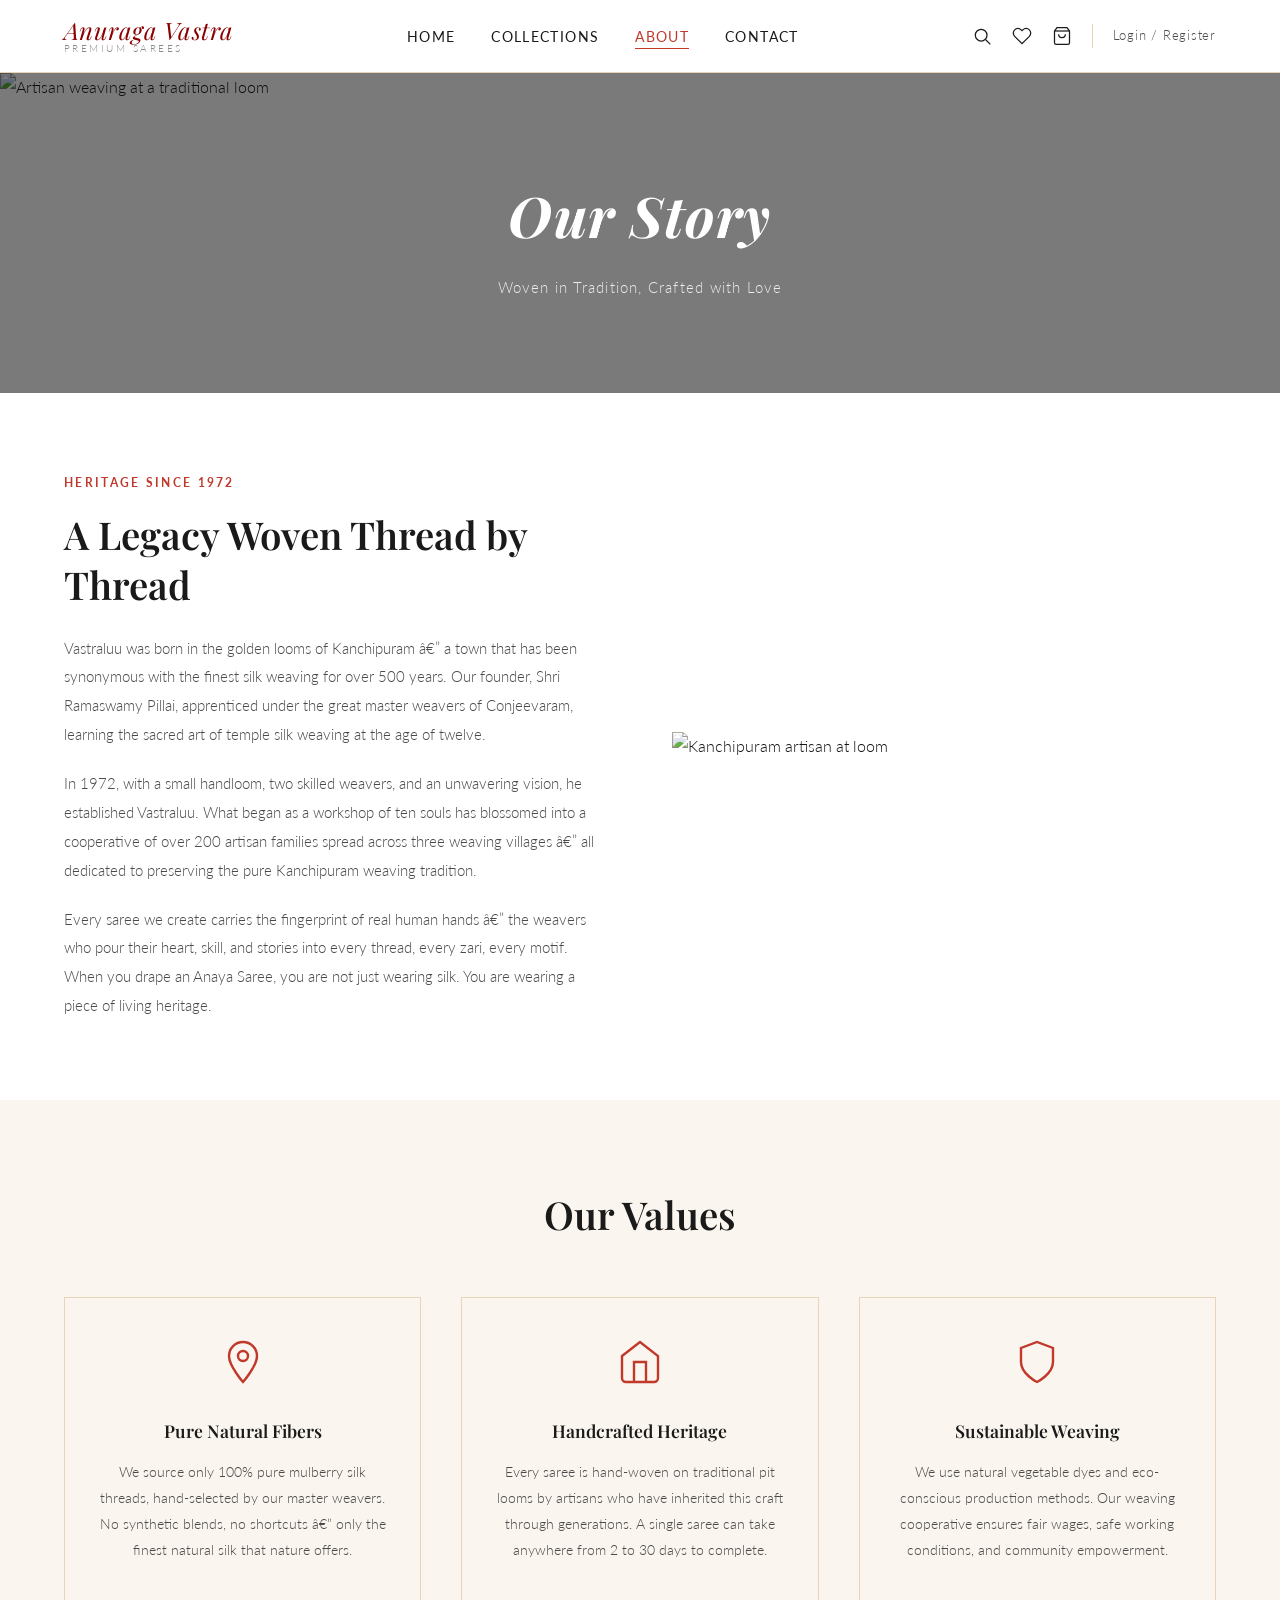
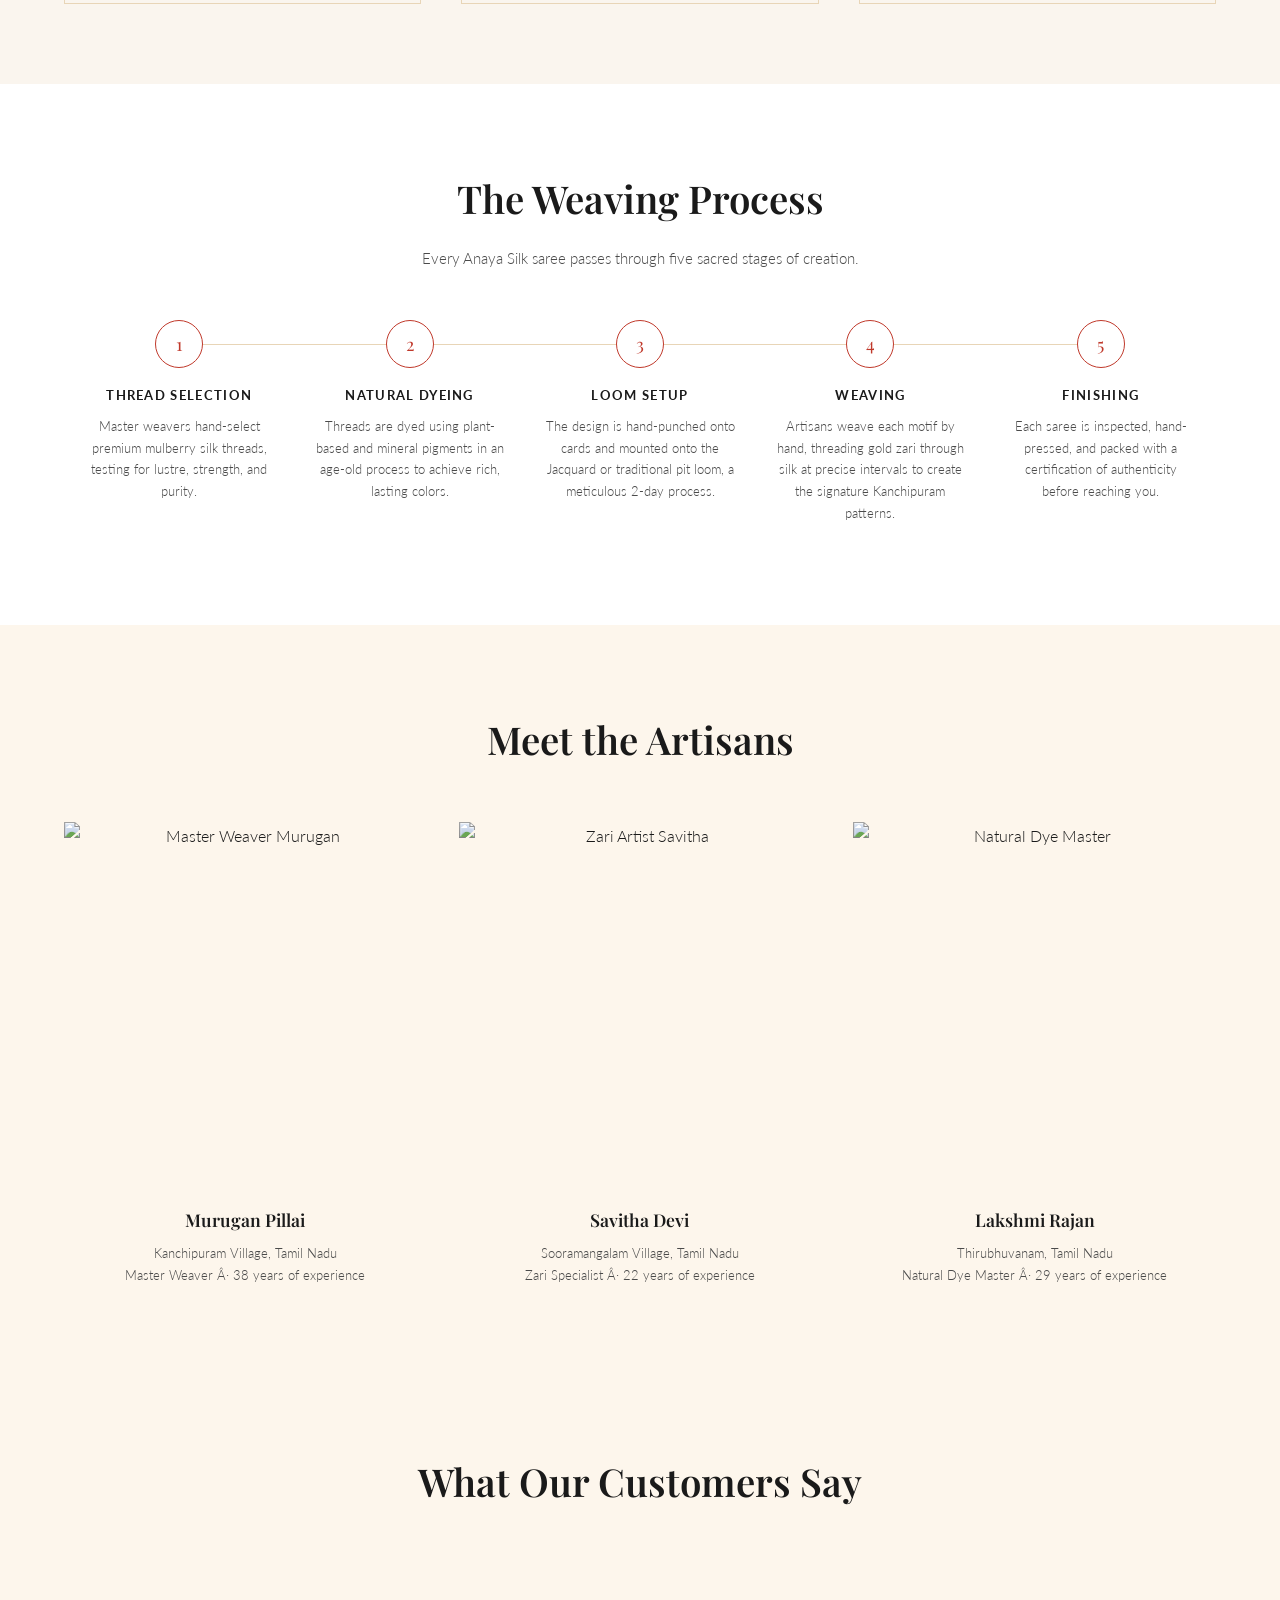
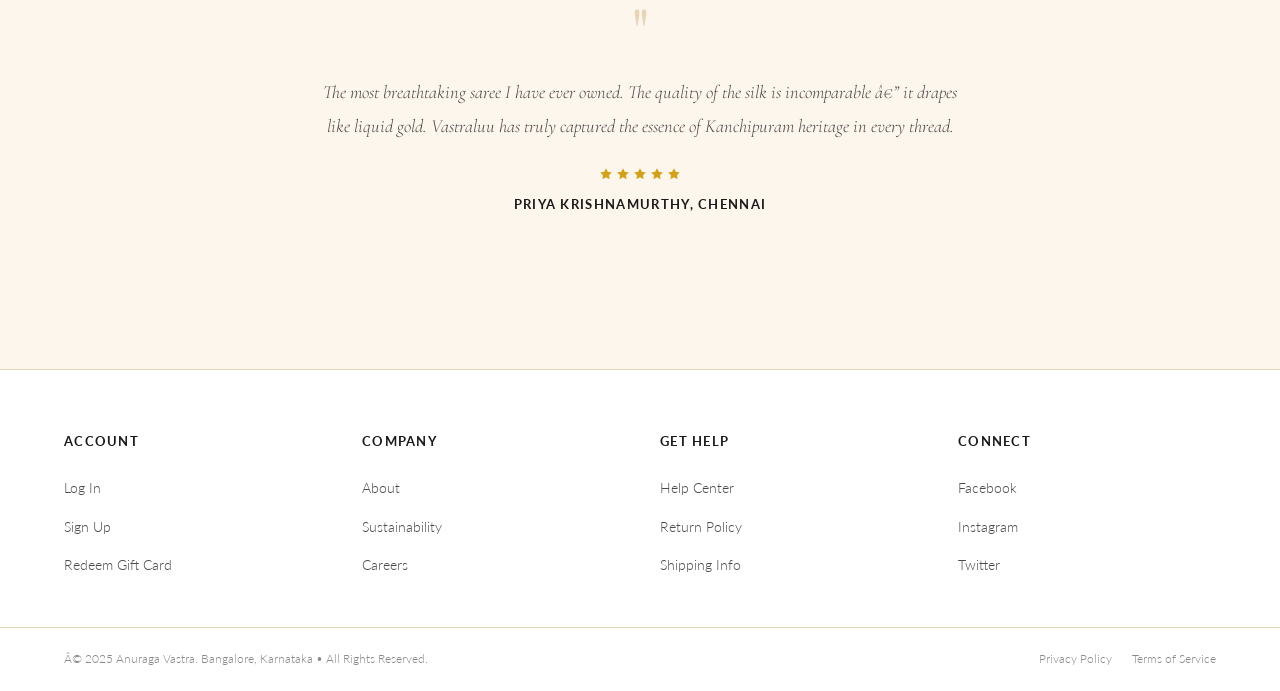
==== commit a07257e6: "Update branding from Vastraluu to Anuraga Vastra" ====
--- a/about.html
+++ b/about.html
@@ -5,8 +5,8 @@
     <meta charset="UTF-8">
     <meta name="viewport" content="width=device-width, initial-scale=1.0">
     <meta name="description"
-        content="Our Story â€” Vastraluu. Discover the heritage of Kanchipuram silk weaving, our artisans, sustainable practices, and commitment to authenticity.">
-    <title>Our Story | Vastraluu â€” Kanchipuram Heritage</title>
+        content="Our Story â€” Anuraga Vastra. Discover the heritage of Kanchipuram silk weaving, our artisans, sustainable practices, and commitment to authenticity.">
+    <title>Our Story | Anuraga Vastra â€” Premium Sarees Heritage</title>
     <link rel="stylesheet" href="styles.css">
     <link rel="stylesheet" href="pages.css">
 </head>
@@ -15,8 +15,8 @@
 
     <nav class="navbar" id="navbar">
         <div class="navbar-inner">
-            <a href="index.html" class="nav-logo"><span class="brand-name">Vastraluu</span><span
-                    class="brand-sub">Silk & Sarees</span></a>
+            <a href="index.html" class="nav-logo"><span class="brand-name">Anuraga Vastra</span><span
+                    class="brand-sub">Premium Sarees</span></a>
             <ul class="nav-links">
                 <li><a href="index.html">Home</a></li>
                 <li><a href="shop.html">Collections</a></li>
@@ -273,8 +273,8 @@
                     </div>
                     <div class="testimonial-card">
                         <div class="testimonial-quote">"</div>
-                        <p class="testimonial-text">As someone who has been collecting Kanchipuram silk sarees for
-                            decades, I can say with confidence that Vastraluu offers some of the finest and most
+                        <p class="testimonial-text">As someone who has been collecting  silk sarees for
+                            decades, I can say with confidence that Anuraga Vastra offers some of the finest and most
                             authentic pieces I have found â€” anywhere in the world.</p>
                         <div class="stars" style="justify-content:center; margin-bottom:12px;">
                             <svg viewBox="0 0 24 24">
@@ -346,7 +346,7 @@
             </div>
         </div>
         <div class="footer-bottom">
-            <p>Â© 2025 Vastraluu. Bangalore, Karnataka &bull; All Rights Reserved.</p>
+            <p>Â© 2025 Anuraga Vastra. Bangalore, Karnataka &bull; All Rights Reserved.</p>
             <div class="footer-bottom-links"><a href="#">Privacy Policy</a><a href="#">Terms of Service</a></div>
         </div>
     </footer>
